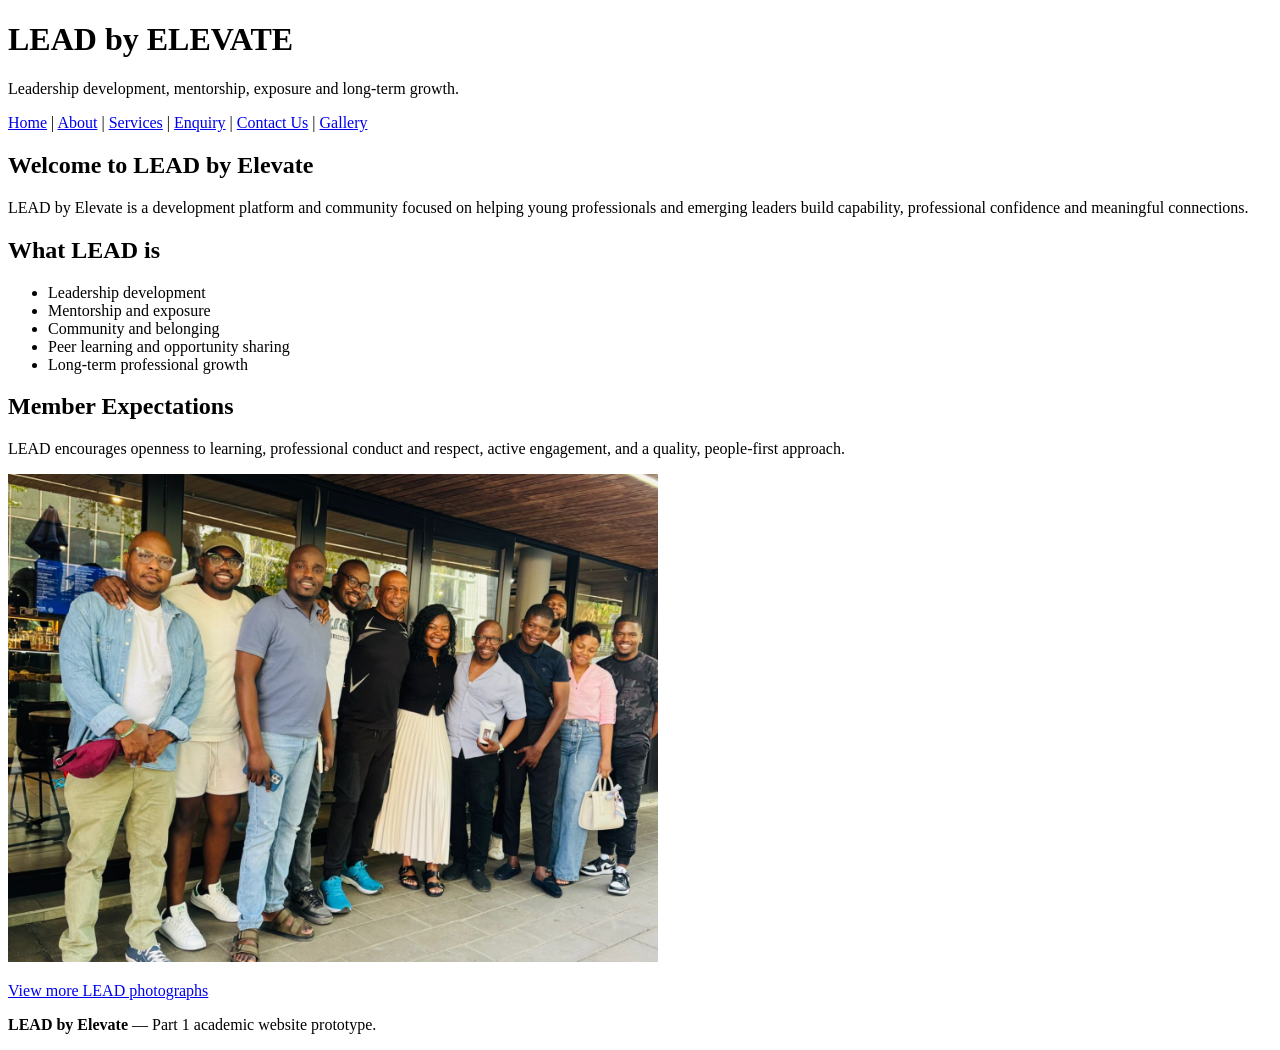
==== index.html @ 0f242c90 "Add files via upload" ====
<!DOCTYPE html>
<html lang="en">
<head>
  <meta charset="UTF-8">
  <meta name="viewport" content="width=device-width, initial-scale=1.0">
  <meta name="description" content="LEAD by Elevate - leadership development, mentorship, exposure and long-term growth.">
  <title>LEAD by Elevate</title>
  <!-- Load the external stylesheet used by the website pages. -->
  <link rel="stylesheet" href="css/style.css">
</head>
<body>
<header>
  <h1>LEAD by ELEVATE</h1>
  <p>Leadership development, mentorship, exposure and long-term growth.</p>
    <!-- The navigation links give visitors access to all six website pages. -->
  <nav aria-label="Main navigation">
    <a href="index.html">Home</a> |
    <a href="About.html">About</a> |
    <a href="Services.html">Services</a> |
    <a href="Enquiry.html">Enquiry</a> |
    <a href="Contact%20Us.html">Contact Us</a> |
    <a href="Gallery.html">Gallery</a>
  </nav>
</header>

<!-- The main element contains the information presented on the Home page. -->
<main>
  <h2>Welcome to LEAD by Elevate</h2>
  <p>LEAD by Elevate is a development platform and community focused on helping young professionals and emerging leaders build capability, professional confidence and meaningful connections.</p>

  <h2>What LEAD is</h2>
  <ul>
    <li>Leadership development</li>
    <li>Mentorship and exposure</li>
    <li>Community and belonging</li>
    <li>Peer learning and opportunity sharing</li>
    <li>Long-term professional growth</li>
  </ul>

  <h2>Member Expectations</h2>
  <p>LEAD encourages openness to learning, professional conduct and respect, active engagement, and a quality, people-first approach.</p>

  <!-- The image provides visual material supplied for the LEAD project. -->
  <img src="images/lead_group_coffee_01.jpg" width="650" alt="LEAD by Elevate members together during a community coffee session">
  <p><a href="Gallery.html">View more LEAD photographs</a></p>
</main>

<!-- The footer closes the page and identifies the Part 1 website prototype. -->
<footer>
  <p><strong>LEAD by Elevate</strong> — Part 1 academic website prototype.</p>
</footer>
<script src="js/script.js"></script>
</body>
</html>
---- css/style.css ----
/* External stylesheet file used by the Part 1 website. */
/* The Part 1 pages use the browser's standard presentation; further styling is planned for Part 2. */
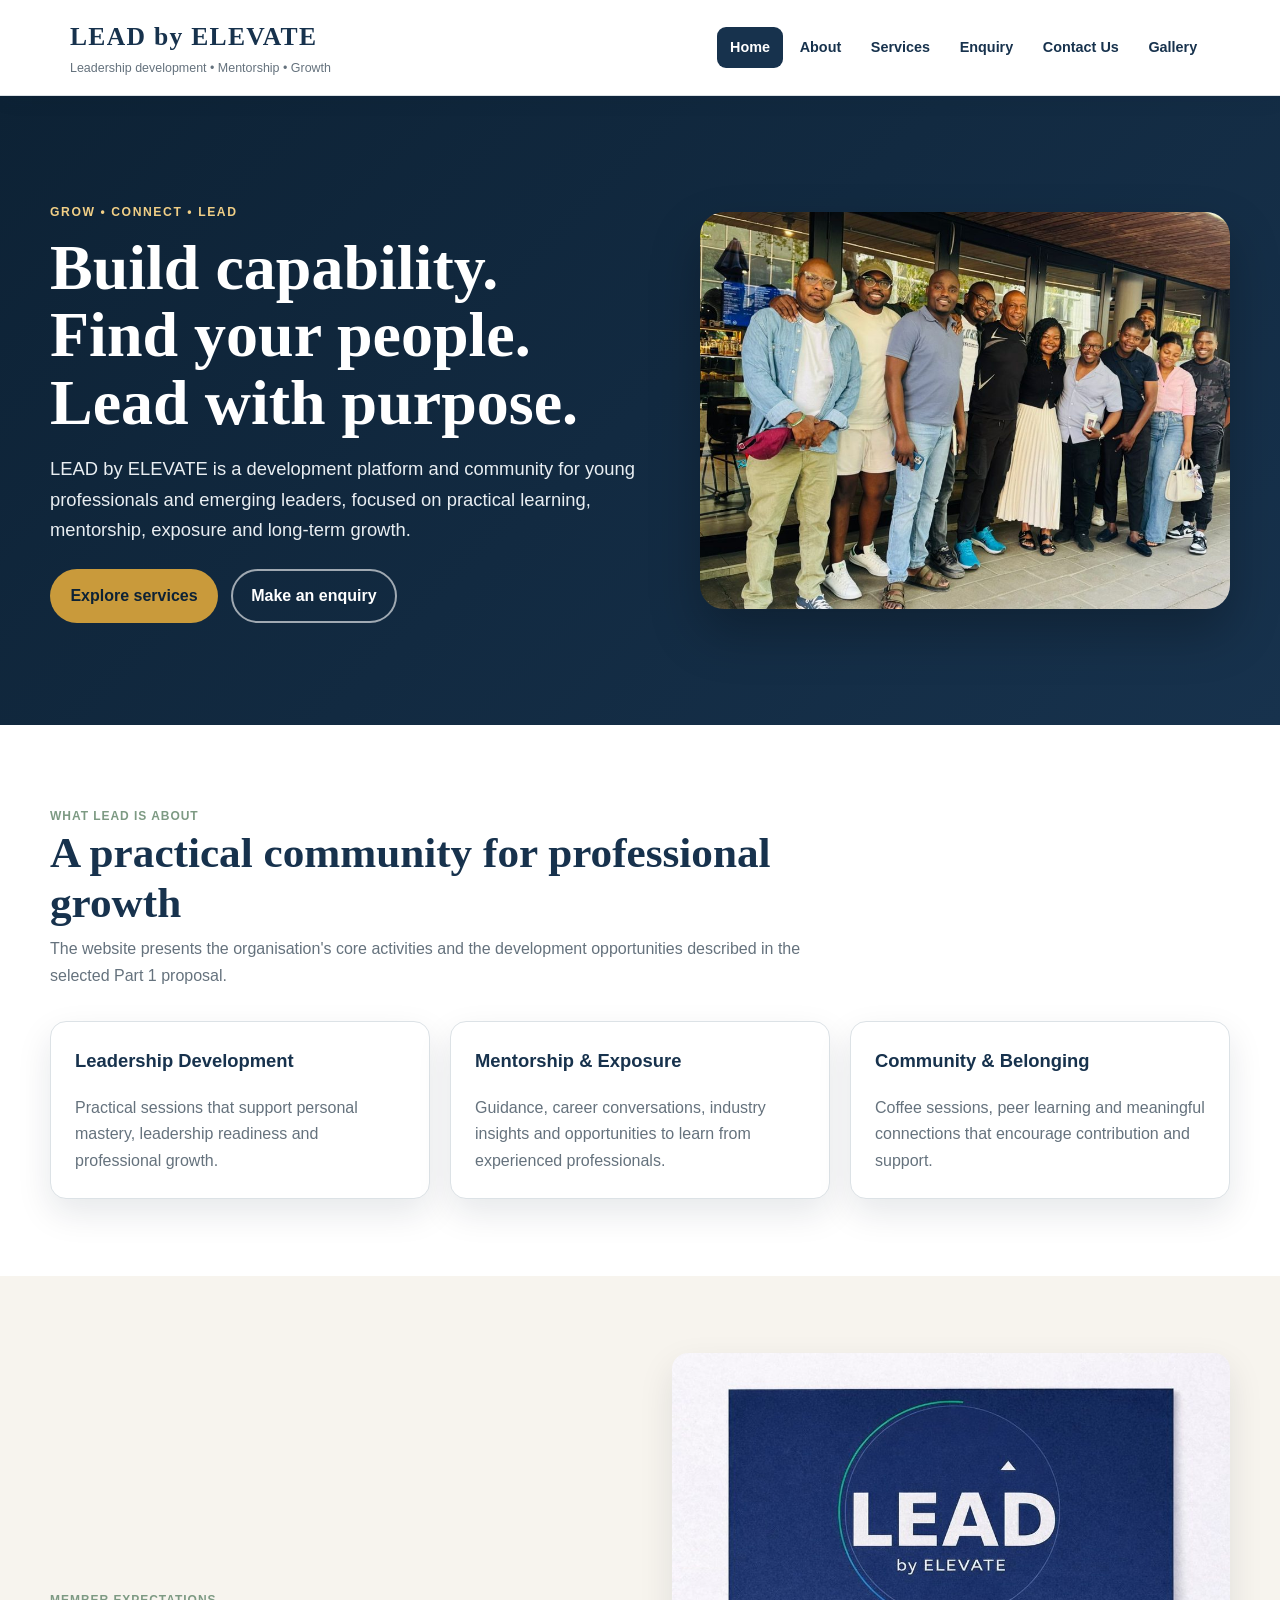
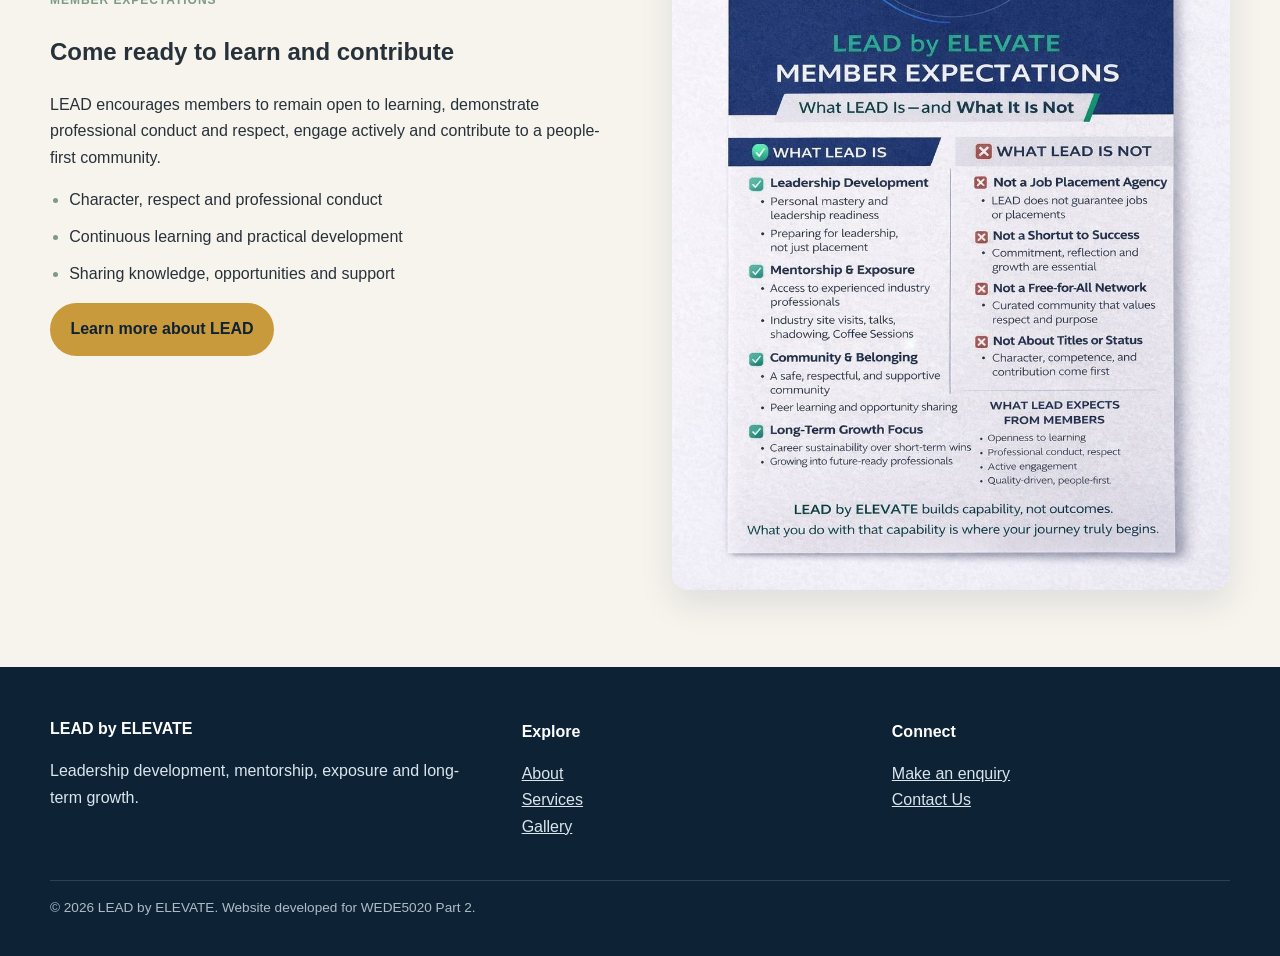
==== commit 81952f01: "Update website based on Part 1 feedback Update website based on Part 1 feedback" ====
--- a/index.html
+++ b/index.html
@@ -3,51 +3,98 @@
 <head>
   <meta charset="UTF-8">
   <meta name="viewport" content="width=device-width, initial-scale=1.0">
-  <meta name="description" content="LEAD by Elevate - leadership development, mentorship, exposure and long-term growth.">
-  <title>LEAD by Elevate</title>
-  <!-- Load the external stylesheet used by the website pages. -->
+  <meta name="description" content="LEAD by ELEVATE supports leadership development, mentorship, industry exposure, coaching and long-term professional growth.">
+  <meta name="theme-color" content="#17324d">
+  <title>LEAD by ELEVATE | Leadership & Professional Development</title>
   <link rel="stylesheet" href="css/style.css">
 </head>
 <body>
-<header>
-  <h1>LEAD by ELEVATE</h1>
-  <p>Leadership development, mentorship, exposure and long-term growth.</p>
-    <!-- The navigation links give visitors access to all six website pages. -->
-  <nav aria-label="Main navigation">
-    <a href="index.html">Home</a> |
-    <a href="About.html">About</a> |
-    <a href="Services.html">Services</a> |
-    <a href="Enquiry.html">Enquiry</a> |
-    <a href="Contact%20Us.html">Contact Us</a> |
-    <a href="Gallery.html">Gallery</a>
-  </nav>
+<a class="skip-link" href="#main-content">Skip to main content</a>
+<header class="site-header">
+  <div class="header-inner">
+    <a class="brand" href="index.html" aria-label="LEAD by ELEVATE home">
+      <span class="brand-title">LEAD by ELEVATE</span>
+      <span class="brand-tagline">Leadership development • Mentorship • Growth</span>
+    </a>
+    <input class="nav-toggle" type="checkbox" id="nav-toggle" aria-label="Toggle navigation">
+    <label class="nav-toggle-label" for="nav-toggle"><span></span></label>
+    <nav class="main-nav" aria-label="Main navigation">
+      <ul>
+        <li><a href="index.html">Home</a></li>
+        <li><a href="About.html">About</a></li>
+        <li><a href="Services.html">Services</a></li>
+        <li><a href="Enquiry.html">Enquiry</a></li>
+        <li><a href="Contact%20Us.html">Contact Us</a></li>
+        <li><a href="Gallery.html">Gallery</a></li>
+      </ul>
+    </nav>
+  </div>
 </header>
+<main id="main-content">
+  <section class="hero">
+    <div class="container hero-grid">
+      <div>
+        <span class="eyebrow">Grow • Connect • Lead</span>
+        <h1>Build capability. Find your people. Lead with purpose.</h1>
+        <p>LEAD by ELEVATE is a development platform and community for young professionals and emerging leaders, focused on practical learning, mentorship, exposure and long-term growth.</p>
+        <div class="hero-actions">
+          <a class="button button-primary" href="Services.html">Explore services</a>
+          <a class="button button-secondary" href="Enquiry.html">Make an enquiry</a>
+        </div>
+      </div>
+      <div class="hero-media">
+        <picture>
+          <source media="(max-width: 480px)" srcset="images/lead_group_coffee_01-small.jpg">
+          <source media="(max-width: 900px)" srcset="images/lead_group_coffee_01-medium.jpg">
+          <img src="images/lead_group_coffee_01.jpg" srcset="images/lead_group_coffee_01-small.jpg 480w, images/lead_group_coffee_01-medium.jpg 960w, images/lead_group_coffee_01.jpg 1280w" sizes="(max-width: 900px) 100vw, 50vw" width="1280" height="853" alt="LEAD by ELEVATE members together during a community coffee session">
+        </picture>
+      </div>
+    </div>
+  </section>
 
-<!-- The main element contains the information presented on the Home page. -->
-<main>
-  <h2>Welcome to LEAD by Elevate</h2>
-  <p>LEAD by Elevate is a development platform and community focused on helping young professionals and emerging leaders build capability, professional confidence and meaningful connections.</p>
+  <section class="section section-alt">
+    <div class="container">
+      <div class="section-heading">
+        <span class="kicker">What LEAD is about</span>
+        <h2>A practical community for professional growth</h2>
+        <p>The website presents the organisation's core activities and the development opportunities described in the selected Part 1 proposal.</p>
+      </div>
+      <div class="card-grid">
+        <article class="card"><h3>Leadership Development</h3><p>Practical sessions that support personal mastery, leadership readiness and professional growth.</p></article>
+        <article class="card"><h3>Mentorship & Exposure</h3><p>Guidance, career conversations, industry insights and opportunities to learn from experienced professionals.</p></article>
+        <article class="card"><h3>Community & Belonging</h3><p>Coffee sessions, peer learning and meaningful connections that encourage contribution and support.</p></article>
+      </div>
+    </div>
+  </section>
 
-  <h2>What LEAD is</h2>
-  <ul>
-    <li>Leadership development</li>
-    <li>Mentorship and exposure</li>
-    <li>Community and belonging</li>
-    <li>Peer learning and opportunity sharing</li>
-    <li>Long-term professional growth</li>
-  </ul>
-
-  <h2>Member Expectations</h2>
-  <p>LEAD encourages openness to learning, professional conduct and respect, active engagement, and a quality, people-first approach.</p>
-
-  <!-- The image provides visual material supplied for the LEAD project. -->
-  <img src="images/lead_group_coffee_01.jpg" width="650" alt="LEAD by Elevate members together during a community coffee session">
-  <p><a href="Gallery.html">View more LEAD photographs</a></p>
+  <section class="section">
+    <div class="container split">
+      <div>
+        <span class="kicker">Member expectations</span>
+        <h2>Come ready to learn and contribute</h2>
+        <p>LEAD encourages members to remain open to learning, demonstrate professional conduct and respect, engage actively and contribute to a people-first community.</p>
+        <ul class="check-list">
+          <li>Character, respect and professional conduct</li>
+          <li>Continuous learning and practical development</li>
+          <li>Sharing knowledge, opportunities and support</li>
+        </ul>
+        <a class="button button-primary" href="About.html">Learn more about LEAD</a>
+      </div>
+      <div>
+        <img class="content-image" src="images/lead_member_expectations_poster.jpg" srcset="images/lead_member_expectations_poster-small.jpg 480w, images/lead_member_expectations_poster-medium.jpg 960w, images/lead_member_expectations_poster.jpg 1280w" sizes="(max-width: 900px) 100vw, 50vw" width="1280" height="1280" alt="LEAD by ELEVATE member expectations poster">
+      </div>
+    </div>
+  </section>
 </main>
-
-<!-- The footer closes the page and identifies the Part 1 website prototype. -->
-<footer>
-  <p><strong>LEAD by Elevate</strong> — Part 1 academic website prototype.</p>
+<footer class="site-footer">
+  <div class="container">
+    <div class="footer-grid">
+      <div><h2>LEAD by ELEVATE</h2><p>Leadership development, mentorship, exposure and long-term growth.</p></div>
+      <div><h3>Explore</h3><p><a href="About.html">About</a><br><a href="Services.html">Services</a><br><a href="Gallery.html">Gallery</a></p></div>
+      <div><h3>Connect</h3><p><a href="Enquiry.html">Make an enquiry</a><br><a href="Contact%20Us.html">Contact Us</a></p></div>
+    </div>
+    <div class="footer-bottom"><span>&copy; <span id="currentYear">2026</span> LEAD by ELEVATE. Website developed for WEDE5020 Part 2.</span></div>
+  </div>
 </footer>
 <script src="js/script.js"></script>
 </body>
--- a/css/style.css
+++ b/css/style.css
@@ -1,2 +1,296 @@
-/* External stylesheet file used by the Part 1 website. */
-/* The Part 1 pages use the browser's standard presentation; further styling is planned for Part 2. */
+/* LEAD by ELEVATE - Part 2 external stylesheet */
+:root {
+  --navy: #17324d;
+  --navy-dark: #0d2235;
+  --gold: #c99a3b;
+  --sage: #7d9a83;
+  --cream: #f7f4ee;
+  --white: #ffffff;
+  --charcoal: #27313a;
+  --muted: #65727d;
+  --border: #dce2e6;
+  --shadow: 0 14px 35px rgba(13, 34, 53, 0.10);
+  --radius: 16px;
+  --max-width: 1180px;
+}
+
+* { box-sizing: border-box; }
+html { scroll-behavior: smooth; }
+body {
+  margin: 0;
+  font-family: Arial, Helvetica, sans-serif;
+  font-size: 1rem;
+  line-height: 1.65;
+  color: var(--charcoal);
+  background: var(--cream);
+}
+
+img { display: block; max-width: 100%; height: auto; }
+a { color: var(--navy); }
+a:hover { color: var(--gold); }
+a:focus-visible,
+button:focus-visible,
+input:focus-visible,
+select:focus-visible,
+textarea:focus-visible {
+  outline: 3px solid rgba(201, 154, 59, 0.55);
+  outline-offset: 3px;
+}
+
+.skip-link {
+  position: absolute;
+  left: -9999px;
+  top: 0;
+  z-index: 1000;
+  padding: 0.75rem 1rem;
+  background: var(--navy);
+  color: var(--white);
+  text-decoration: none;
+}
+.skip-link:focus { left: 1rem; top: 1rem; }
+
+.site-header {
+  background: var(--white);
+  border-bottom: 1px solid var(--border);
+  position: sticky;
+  top: 0;
+  z-index: 100;
+  box-shadow: 0 5px 20px rgba(13,34,53,0.05);
+}
+.header-inner {
+  max-width: var(--max-width);
+  margin: 0 auto;
+  padding: 1rem 1.25rem;
+  display: flex;
+  align-items: center;
+  justify-content: space-between;
+  gap: 1rem;
+}
+.brand { text-decoration: none; color: var(--navy); }
+.brand:hover { color: var(--navy); }
+.brand-title {
+  display: block;
+  font-family: Georgia, 'Times New Roman', serif;
+  font-size: clamp(1.25rem, 2vw, 1.7rem);
+  font-weight: 700;
+  letter-spacing: 0.05em;
+}
+.brand-tagline { display: block; color: var(--muted); font-size: 0.78rem; }
+
+.nav-toggle { position: absolute; opacity: 0; pointer-events: none; }
+.nav-toggle-label {
+  display: none;
+  width: 2.75rem;
+  height: 2.5rem;
+  border: 1px solid var(--border);
+  border-radius: 10px;
+  cursor: pointer;
+  align-items: center;
+  justify-content: center;
+  background: var(--white);
+}
+.nav-toggle-label span,
+.nav-toggle-label span::before,
+.nav-toggle-label span::after {
+  display: block;
+  width: 1.25rem;
+  height: 2px;
+  background: var(--navy);
+  content: '';
+  position: relative;
+  transition: transform 0.2s ease;
+}
+.nav-toggle-label span::before { position: absolute; top: -6px; }
+.nav-toggle-label span::after { position: absolute; top: 6px; }
+
+.main-nav ul {
+  list-style: none;
+  display: flex;
+  align-items: center;
+  gap: 0.25rem;
+  margin: 0;
+  padding: 0;
+}
+.main-nav a {
+  display: block;
+  padding: 0.55rem 0.8rem;
+  border-radius: 9px;
+  color: var(--navy);
+  text-decoration: none;
+  font-weight: 700;
+  font-size: 0.9rem;
+  transition: background-color 0.2s ease, color 0.2s ease, transform 0.2s ease;
+}
+.main-nav a:hover { background: var(--cream); color: var(--navy-dark); transform: translateY(-1px); }
+.main-nav a:active { transform: translateY(0); }
+.main-nav a.active { background: var(--navy); color: var(--white); }
+
+.container { width: min(100% - 2.5rem, var(--max-width)); margin-inline: auto; }
+main { min-height: 70vh; }
+
+.hero {
+  background: linear-gradient(135deg, var(--navy-dark), var(--navy));
+  color: var(--white);
+  padding: clamp(3.5rem, 8vw, 6.5rem) 0;
+}
+.hero-grid {
+  display: grid;
+  grid-template-columns: 1.05fr 0.95fr;
+  gap: clamp(2rem, 5vw, 4.5rem);
+  align-items: center;
+}
+.hero h1 {
+  margin: 0 0 1rem;
+  font-family: Georgia, 'Times New Roman', serif;
+  font-size: clamp(2.2rem, 5vw, 4.3rem);
+  line-height: 1.05;
+}
+.hero p { max-width: 650px; color: #e9eef2; font-size: clamp(1rem, 1.6vw, 1.15rem); }
+.eyebrow {
+  display: inline-block;
+  margin-bottom: 0.75rem;
+  color: #f1cf86;
+  text-transform: uppercase;
+  letter-spacing: 0.13em;
+  font-size: 0.76rem;
+  font-weight: 800;
+}
+.hero-actions { display: flex; flex-wrap: wrap; gap: 0.8rem; margin-top: 1.5rem; }
+.button {
+  display: inline-block;
+  border: 2px solid transparent;
+  border-radius: 999px;
+  padding: 0.72rem 1.15rem;
+  font-weight: 800;
+  text-decoration: none;
+  cursor: pointer;
+  transition: transform 0.2s ease, box-shadow 0.2s ease, background-color 0.2s ease;
+}
+.button:hover { transform: translateY(-2px); box-shadow: 0 8px 18px rgba(0,0,0,0.14); }
+.button-primary { background: var(--gold); color: var(--navy-dark); }
+.button-secondary { background: transparent; border-color: rgba(255,255,255,0.6); color: var(--white); }
+.button-secondary:hover { background: var(--white); color: var(--navy); }
+.hero-media { overflow: hidden; border-radius: 24px; box-shadow: 0 24px 50px rgba(0,0,0,0.25); }
+.hero-media img { width: 100%; aspect-ratio: 4 / 3; object-fit: cover; }
+
+.section { padding: clamp(3rem, 6vw, 5rem) 0; }
+.section-alt { background: var(--white); }
+.section-heading { max-width: 760px; margin-bottom: 2rem; }
+.section-heading h2 {
+  margin: 0 0 0.55rem;
+  font-family: Georgia, 'Times New Roman', serif;
+  color: var(--navy);
+  font-size: clamp(1.8rem, 3.5vw, 2.7rem);
+  line-height: 1.15;
+}
+.section-heading p { margin: 0; color: var(--muted); }
+
+.card-grid { display: grid; grid-template-columns: repeat(3, 1fr); gap: 1.25rem; }
+.card {
+  background: var(--white);
+  border: 1px solid var(--border);
+  border-radius: var(--radius);
+  padding: 1.5rem;
+  box-shadow: var(--shadow);
+  transition: transform 0.2s ease, box-shadow 0.2s ease, border-color 0.2s ease;
+}
+.card:hover { transform: translateY(-5px); border-color: #c5d1d9; box-shadow: 0 18px 42px rgba(13,34,53,0.14); }
+.card h3 { margin-top: 0; color: var(--navy); font-size: 1.15rem; }
+.card p { margin-bottom: 0; color: var(--muted); }
+
+.split { display: grid; grid-template-columns: 1fr 1fr; gap: clamp(2rem, 5vw, 4rem); align-items: center; }
+.content-image { border-radius: var(--radius); box-shadow: var(--shadow); }
+.check-list, .plain-list { padding-left: 1.2rem; }
+.check-list li { margin-bottom: 0.65rem; }
+.check-list li::marker { color: var(--sage); }
+.kicker { color: var(--sage); font-weight: 800; text-transform: uppercase; letter-spacing: 0.08em; font-size: 0.75rem; }
+
+.page-banner { background: var(--navy); color: var(--white); padding: 3.25rem 0; }
+.page-banner h1 { margin: 0; font-family: Georgia, 'Times New Roman', serif; font-size: clamp(2rem, 4vw, 3.2rem); }
+.page-banner p { margin: 0.5rem 0 0; color: #dbe5ec; }
+
+.gallery-grid { display: grid; grid-template-columns: repeat(3, 1fr); gap: 1rem; }
+.gallery-card {
+  overflow: hidden;
+  background: var(--white);
+  border: 1px solid var(--border);
+  border-radius: 14px;
+  box-shadow: var(--shadow);
+}
+.gallery-card a { display: block; overflow: hidden; }
+.gallery-card img { width: 100%; aspect-ratio: 4 / 3; object-fit: cover; transition: transform 0.35s ease, filter 0.35s ease; }
+.gallery-card:hover img { transform: scale(1.04); filter: brightness(0.92); }
+.gallery-card figcaption { padding: 0.9rem 1rem 1rem; font-weight: 700; color: var(--navy); }
+
+.form-layout { display: grid; grid-template-columns: 1.3fr 0.7fr; gap: 1.5rem; align-items: start; }
+.form-card, .info-card { background: var(--white); border: 1px solid var(--border); border-radius: var(--radius); padding: clamp(1.25rem, 3vw, 2rem); box-shadow: var(--shadow); }
+.form-group { margin-bottom: 1rem; }
+.form-group label { display: block; margin-bottom: 0.35rem; font-weight: 800; color: var(--navy); }
+.form-group input, .form-group select, .form-group textarea {
+  width: 100%;
+  border: 1px solid #cbd5dc;
+  border-radius: 10px;
+  padding: 0.78rem 0.85rem;
+  font: inherit;
+  color: var(--charcoal);
+  background: var(--white);
+  transition: border-color 0.2s ease, box-shadow 0.2s ease;
+}
+.form-group input:focus, .form-group select:focus, .form-group textarea:focus { border-color: var(--sage); box-shadow: 0 0 0 4px rgba(125,154,131,0.16); outline: none; }
+.form-group textarea { min-height: 160px; resize: vertical; }
+.form-message { margin: 1rem 0 0; color: var(--sage); font-weight: 800; }
+
+.notice { border-left: 4px solid var(--gold); padding: 1rem 1.1rem; background: #fffaf0; border-radius: 0 10px 10px 0; }
+
+.site-footer { margin-top: 0; background: var(--navy-dark); color: #dbe5ec; padding: 2.25rem 0; }
+.footer-grid { display: grid; grid-template-columns: 1.3fr 1fr 1fr; gap: 2rem; }
+.site-footer h2, .site-footer h3 { color: var(--white); font-size: 1rem; }
+.site-footer a { color: #dbe5ec; }
+.site-footer a:hover { color: #f1cf86; }
+.footer-bottom { border-top: 1px solid rgba(255,255,255,0.14); margin-top: 1.5rem; padding-top: 1rem; font-size: 0.85rem; color: #aebcc7; }
+
+@media (max-width: 900px) {
+  .hero-grid, .split, .form-layout { grid-template-columns: 1fr; }
+  .card-grid { grid-template-columns: repeat(2, 1fr); }
+  .gallery-grid { grid-template-columns: repeat(2, 1fr); }
+  .footer-grid { grid-template-columns: 1fr 1fr; }
+}
+
+@media (max-width: 768px) {
+  .header-inner { padding: 0.85rem 1rem; }
+  .nav-toggle-label { display: flex; }
+  .main-nav {
+    display: none;
+    position: absolute;
+    left: 0;
+    right: 0;
+    top: 100%;
+    background: var(--white);
+    border-bottom: 1px solid var(--border);
+    box-shadow: var(--shadow);
+  }
+  .main-nav ul { flex-direction: column; align-items: stretch; padding: 0.75rem 1rem 1rem; }
+  .main-nav a { border-radius: 8px; }
+  .nav-toggle:checked ~ .main-nav { display: block; }
+  .nav-toggle:checked + .nav-toggle-label span { background: transparent; }
+  .nav-toggle:checked + .nav-toggle-label span::before { transform: rotate(45deg); top: 0; }
+  .nav-toggle:checked + .nav-toggle-label span::after { transform: rotate(-45deg); top: 0; }
+  .container { width: min(100% - 2rem, var(--max-width)); }
+  .hero { padding: 3.25rem 0 3.75rem; }
+  .hero-media { order: -1; }
+  .card-grid { grid-template-columns: repeat(2, 1fr); }
+}
+
+@media (max-width: 480px) {
+  body { font-size: 0.96rem; }
+  .brand-tagline { display: none; }
+  .card-grid, .gallery-grid, .footer-grid { grid-template-columns: 1fr; }
+  .hero-actions { flex-direction: column; align-items: stretch; }
+  .button { text-align: center; }
+  .section { padding: 2.75rem 0; }
+  .page-banner { padding: 2.5rem 0; }
+}
+
+@media (prefers-reduced-motion: reduce) {
+  *, *::before, *::after { scroll-behavior: auto !important; transition-duration: 0.01ms !important; }
+}
